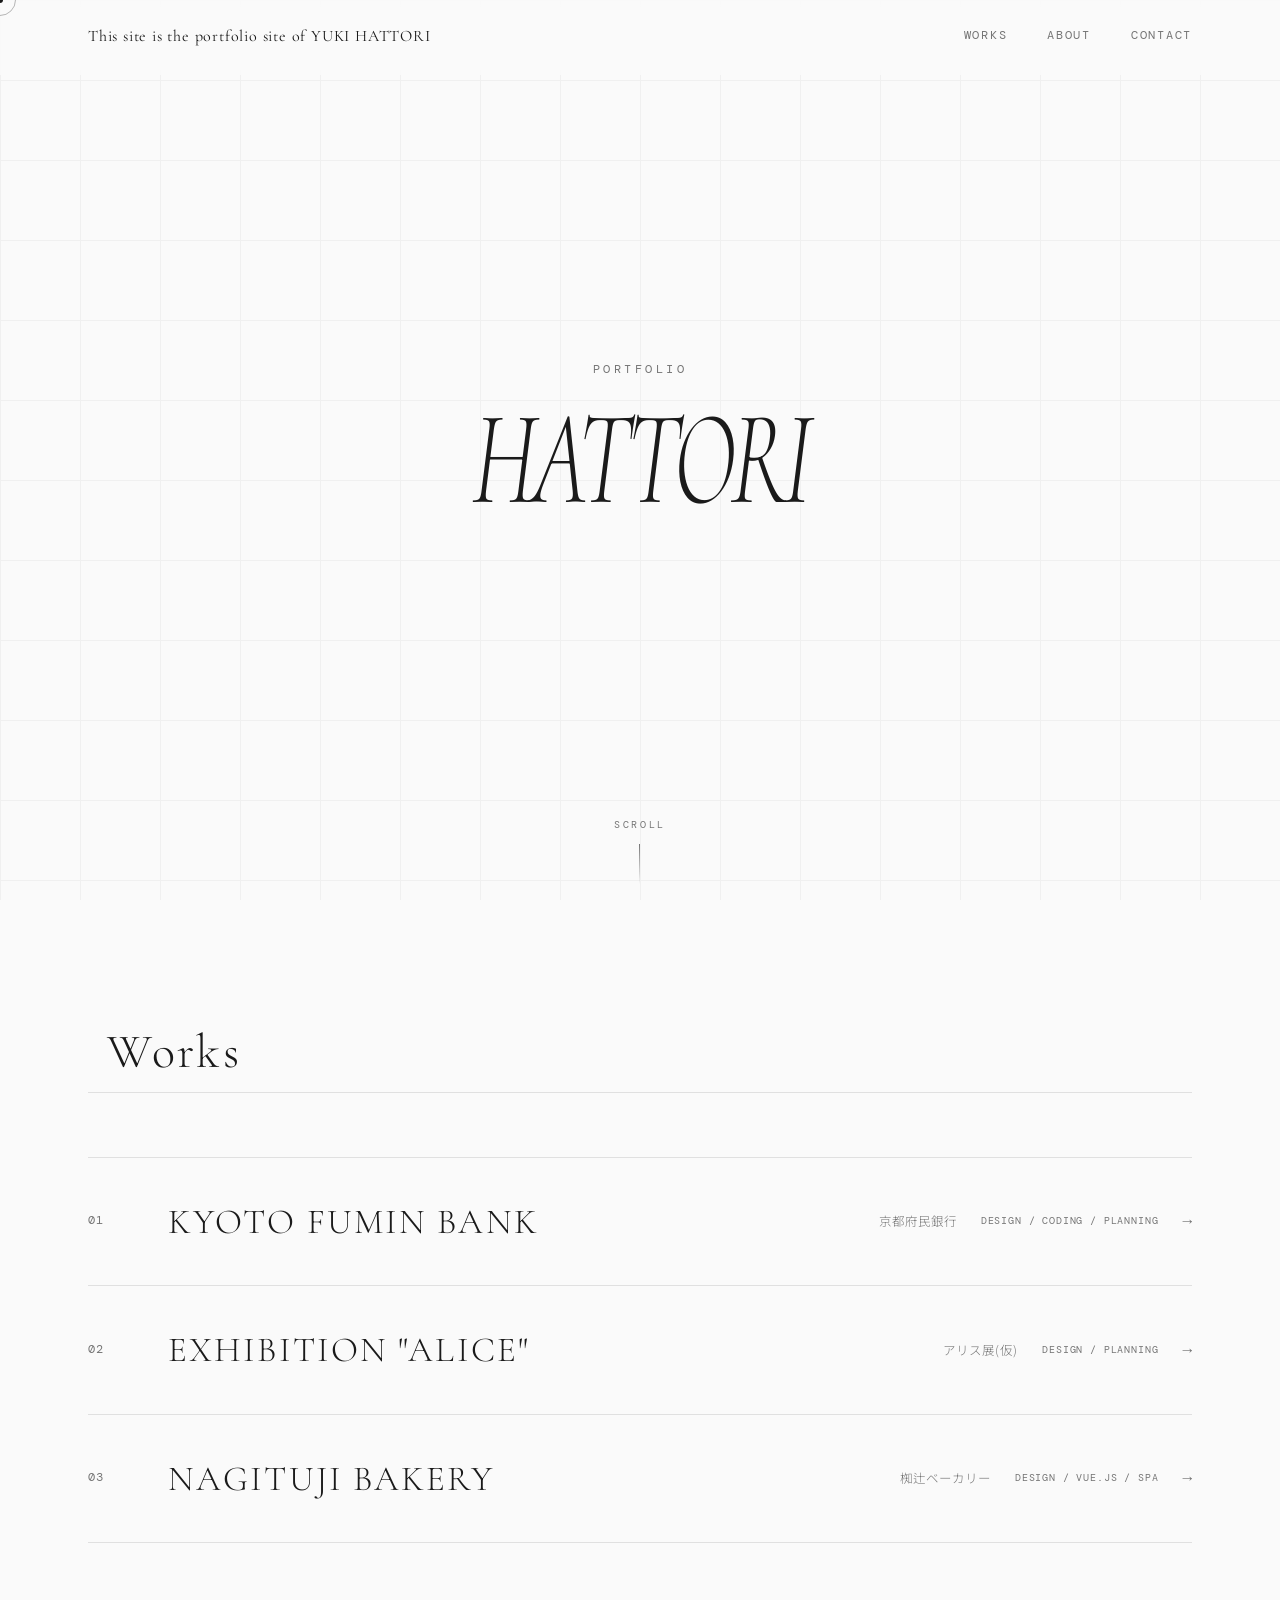
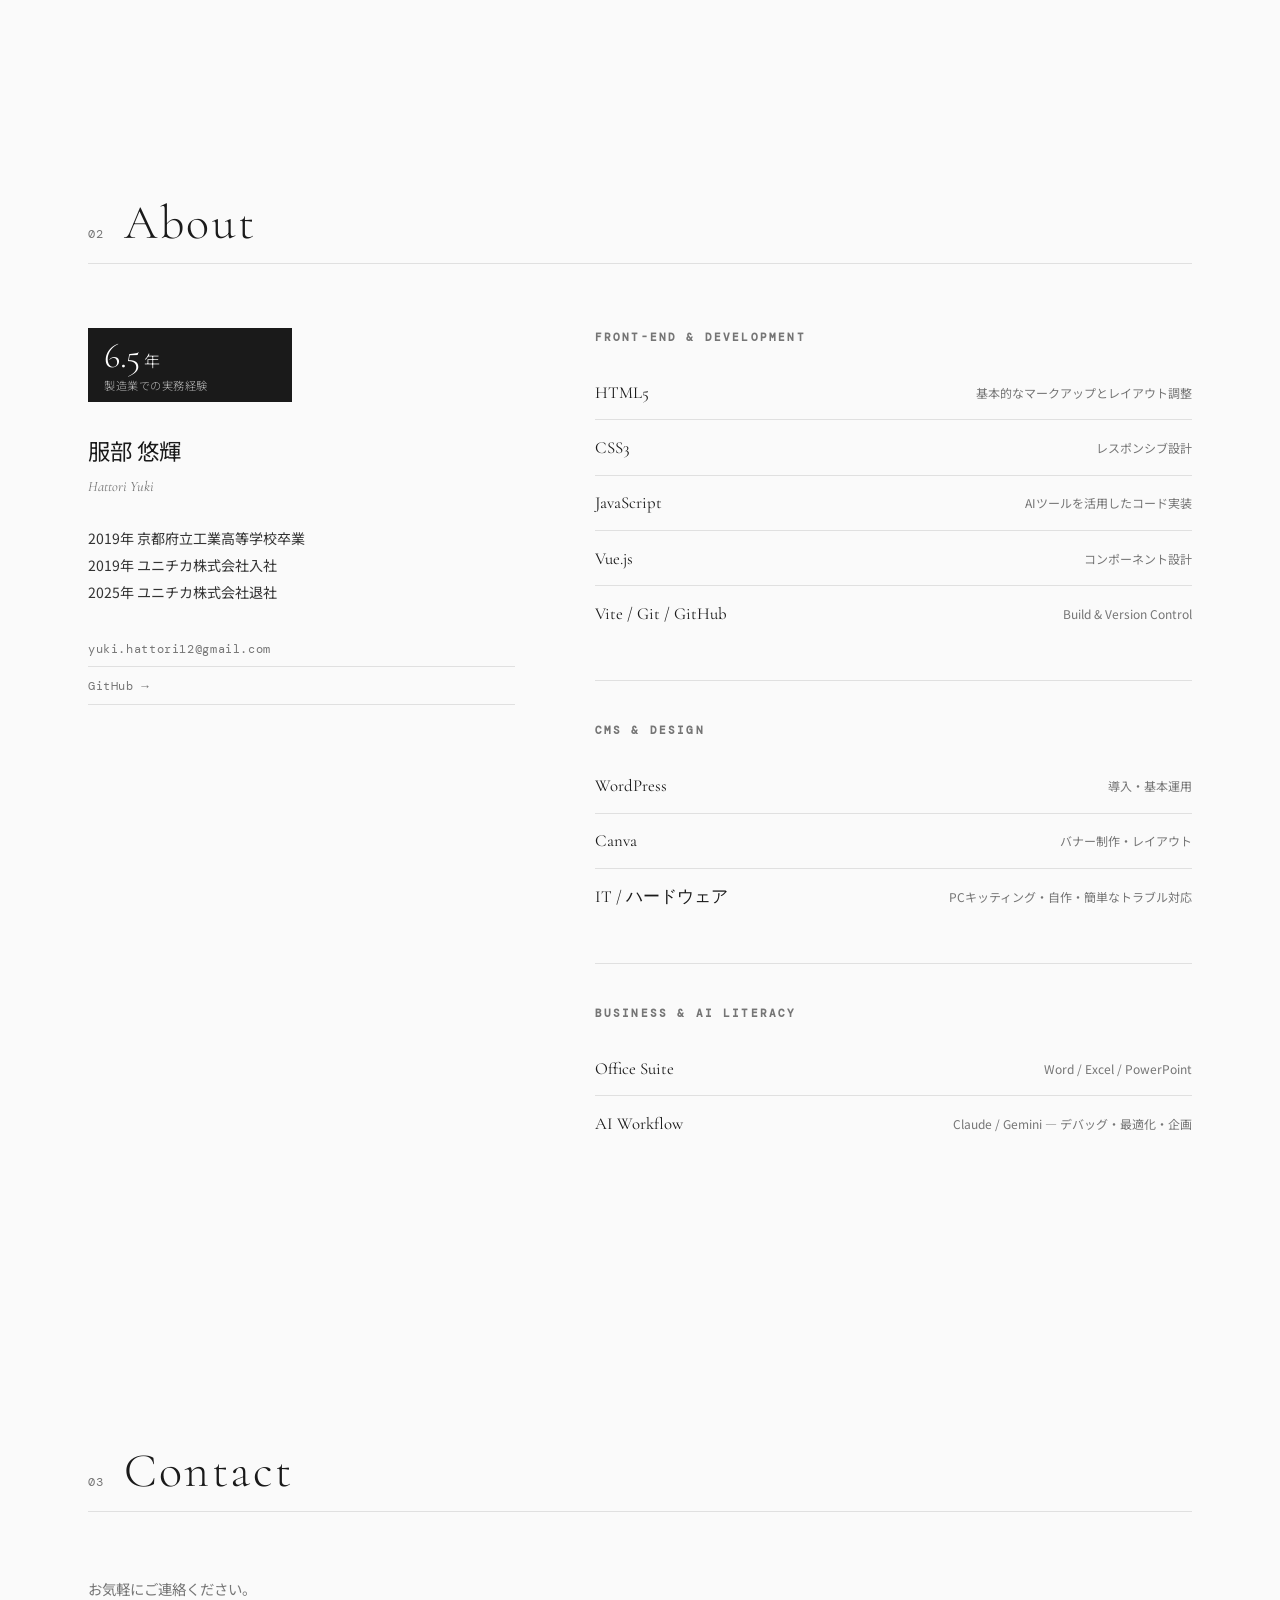
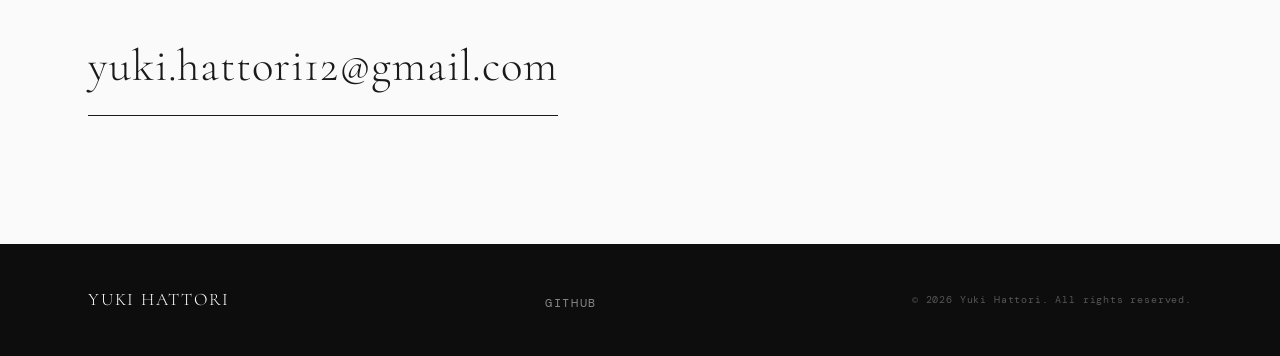
==== index.html @ 36f9013d "Add files via upload" ====
<!DOCTYPE html>
<html lang="ja">
<head>
  <meta charset="UTF-8" />
  <meta name="viewport" content="width=device-width, initial-scale=1.0" />
  <title>YUKI HATTORI — Web Creator</title>
  <link rel="preconnect" href="https://fonts.googleapis.com" />
  <link rel="preconnect" href="https://fonts.gstatic.com" crossorigin />
  <link href="https://fonts.googleapis.com/css2?family=Cormorant+Garamond:ital,wght@0,300;0,400;0,600;1,300&family=Noto+Sans+JP:wght@300;400;500&family=DM+Mono:wght@300;400&display=swap" rel="stylesheet" />
  <link rel="stylesheet" href="style.css" />
</head>
<body>

  <!-- ========== HEADER ========== -->
  <header class="site-header">
    <div class="header-inner">
      <div class="header-logo">This site is the portfolio site of YUKI HATTORI</div>
      <nav class="header-nav">
        <a href="#works">Works</a>
        <a href="#about">About</a>
        <a href="#contact">Contact</a>
      </nav>
    </div>
  </header>

  <!-- ========== HERO ========== -->
  <section class="hero" id="hero">
    <div class="hero-inner">
      <p class="hero-label">Portfolio</p>
      <h1 class="hero-name">
        <span class="hero-name__last">HATTORI</span>
      </h1>
    </div>
    <div class="hero-scroll">
      <span class="scroll-label">Scroll</span>
      <div class="scroll-line"></div>
    </div>
  </section>

  <!-- ========== WORKS ========== -->
  <section class="works" id="works">

    <!-- フルスクリーン背景レイヤー（JS制御） -->
    <div class="works-bg" id="worksBg" aria-hidden="true">
      <div class="works-bg__layer" style="background-image:url(images/work01.webp)"></div>
      <div class="works-bg__layer" style="background-image:url(images/work02.webp)"></div>
      <div class="works-bg__layer" style="background-image:url(images/work03.webp)"></div>
      <div class="works-bg__overlay"></div>
    </div>

    <div class="works-inner">
      <div class="section-header">
        <span class="section-number"></span>
        <h2 class="section-title">Works</h2>
      </div>

      <ul class="works-list">
        <li class="works-item" data-index="0">
          <a href="data/work01.html" class="works-link">
            <span class="works-num">01</span>
            <span class="works-title-en">KYOTO FUMIN BANK</span>
            <span class="works-title-ja">京都府民銀行</span>
            <span class="works-tags">Design / Coding / Planning</span>
            <span class="works-arrow">→</span>
          </a>
        </li>
        <li class="works-item" data-index="1">
          <a href="data/work02.html" class="works-link">
            <span class="works-num">02</span>
            <span class="works-title-en">EXHIBITION "ALICE"</span>
            <span class="works-title-ja">アリス展(仮)</span>
            <span class="works-tags">Design / Planning</span>
            <span class="works-arrow">→</span>
          </a>
        </li>
        <li class="works-item" data-index="2">
          <a href="data/work03.html" class="works-link">
            <span class="works-num">03</span>
            <span class="works-title-en">NAGITUJI BAKERY</span>
            <span class="works-title-ja">椥辻ベーカリー</span>
            <span class="works-tags">Design / Vue.js / SPA</span>
            <span class="works-arrow">→</span>
          </a>
        </li>
      </ul>
    </div>
  </section>

  <!-- ========== ABOUT & SKILLS ========== -->
  <section class="about" id="about">
    <div class="section-header">
      <span class="section-number">02</span>
      <h2 class="section-title">About</h2>
    </div>

    <div class="about-grid">
      <!-- LEFT: Profile -->
      <div class="about-profile">
        <div class="profile-badge">
          <span class="badge-number">6.5</span>
          <span class="badge-unit">年</span>
          <span class="badge-label">製造業での実務経験</span>
        </div>
        <h3 class="profile-name">服部 悠輝</h3>
        <p class="profile-subtitle">Hattori Yuki</p>
        <p class="profile-bio">
          2019年 京都府立工業高等学校卒業<br>
          2019年 ユニチカ株式会社入社<br>
          2025年 ユニチカ株式会社退社<br>
        </p>
        <div class="profile-links">
          <a href="mailto:yuki.hattori12@gmail.com" class="link-item">yuki.hattori12@gmail.com</a>
          <a href="https://github.com/" target="_blank" class="link-item">GitHub →</a>
        </div>
      </div>

      <!-- RIGHT: Skills -->
      <div class="about-skills">
        <div class="skill-group">
          <h4 class="skill-group-title">Front-end &amp; Development</h4>
          <ul class="skill-list">
            <li class="skill-item">
              <span class="skill-name">HTML5</span>
              <span class="skill-desc">基本的なマークアップとレイアウト調整</span>
            </li>
            <li class="skill-item">
              <span class="skill-name">CSS3</span>
              <span class="skill-desc">レスポンシブ設計</span>
            </li>
            <li class="skill-item">
              <span class="skill-name">JavaScript</span>
              <span class="skill-desc">AIツールを活用したコード実装</span>
            </li>
            <li class="skill-item">
              <span class="skill-name">Vue.js</span>
              <span class="skill-desc">コンポーネント設計 </span>
            </li>
            <li class="skill-item">
              <span class="skill-name">Vite / Git / GitHub</span>
              <span class="skill-desc">Build &amp; Version Control</span>
            </li>
          </ul>
        </div>

        <div class="skill-group">
          <h4 class="skill-group-title">CMS &amp; Design</h4>
          <ul class="skill-list">
            <li class="skill-item">
              <span class="skill-name">WordPress</span>
              <span class="skill-desc">導入・基本運用</span>
            </li>
            <li class="skill-item">
              <span class="skill-name">Canva</span>
              <span class="skill-desc">バナー制作・レイアウト</span>
            </li>
            <li class="skill-item">
              <span class="skill-name">IT / ハードウェア</span>
              <span class="skill-desc">PCキッティング・自作・簡単なトラブル対応</span>
            </li>
          </ul>
        </div>

        <div class="skill-group">
          <h4 class="skill-group-title">Business &amp; AI Literacy</h4>
          <ul class="skill-list">
            <li class="skill-item">
              <span class="skill-name">Office Suite</span>
              <span class="skill-desc">Word / Excel / PowerPoint</span>
            </li>
            <li class="skill-item">
              <span class="skill-name">AI Workflow</span>
              <span class="skill-desc">Claude / Gemini — デバッグ・最適化・企画</span>
            </li>
          </ul>
        </div>
      </div>
    </div>
  </section>

  <!-- ========== CONTACT ========== -->
  <section class="contact" id="contact">
    <div class="section-header">
      <span class="section-number">03</span>
      <h2 class="section-title">Contact</h2>
    </div>
    <div class="contact-inner">
      <p class="contact-lead">お気軽にご連絡ください。</p>
      <a href="mailto:yuki.hattori12@gmail.com" class="contact-mail">yuki.hattori12@gmail.com</a>
    </div>
  </section>

  <!-- ========== FOOTER ========== -->
  <footer class="site-footer">
    <div class="footer-inner">
      <span class="footer-name">YUKI HATTORI</span>
      <div class="footer-links">
        <a href="https://github.com/" target="_blank">GitHub</a>
      </div>
      <span class="footer-copy">© 2026 Yuki Hattori. All rights reserved.</span>
    </div>
  </footer>

  <script src="main.js"></script>
</body>
</html>
---- style.css ----
/* ===========================================
   YUKI HATTORI PORTFOLIO — style.css
   コンセプト: USER-SIDE
   Design: Monochrome / Editorial Minimalism
   =========================================== */

/* ---- CSS Variables ---- */
:root {
  --color-ink:       #1A1A1A;  /* 名前・主見出し */
  --color-body:      #333333;  /* 本文 */
  --color-sub:       #757575;  /* 補助テキスト */
  --color-border:    #E0E0E0;  /* 罫線 */
  --color-bg:        #FAFAFA;  /* 背景 */
  --color-white:     #FFFFFF;
  --color-black:     #0D0D0D;  /* フッター */

  --font-display: 'Cormorant Garamond', serif;
  --font-mono:    'DM Mono', monospace;
  --font-ja:      'Noto Sans JP', sans-serif;

  --space-xs:  0.5rem;
  --space-sm:  1rem;
  --space-md:  2rem;
  --space-lg:  4rem;
  --space-xl:  8rem;

  --transition: 0.35s cubic-bezier(0.25, 0.46, 0.45, 0.94);
}

/* ---- Reset ---- */
*, *::before, *::after {
  box-sizing: border-box;
  margin: 0;
  padding: 0;
}

html {
  font-size: 16px;
  scroll-behavior: smooth;
  -webkit-font-smoothing: antialiased;
}

body {
  font-family: var(--font-ja);
  background-color: var(--color-bg);
  color: var(--color-body);
  line-height: 1.8;
  overflow-x: hidden;
}

a {
  color: inherit;
  text-decoration: none;
}

ul {
  list-style: none;
}

img {
  display: block;
  width: 100%;
  height: 100%;
  object-fit: cover;
}

/* ---- Utility ---- */
.section-header {
  display: flex;
  align-items: baseline;
  gap: 1.2rem;
  margin-bottom: var(--space-lg);
  padding-bottom: var(--space-sm);
  border-bottom: 1px solid var(--color-border);
}

.section-number {
  font-family: var(--font-mono);
  font-size: 0.75rem;
  color: var(--color-sub);
  letter-spacing: 0.1em;
}

.section-title {
  font-family: var(--font-display);
  font-size: clamp(2rem, 4vw, 3rem);
  font-weight: 300;
  color: var(--color-ink);
  letter-spacing: 0.05em;
  line-height: 1;
}

/* ===========================================
   HEADER
   =========================================== */
.site-header {
  position: fixed;
  top: 0;
  left: 0;
  width: 100%;
  z-index: 100;
  background: rgba(250, 250, 250, 0.9);
  backdrop-filter: blur(8px);
  -webkit-backdrop-filter: blur(8px);
  border-bottom: 1px solid transparent;
  transition: border-color var(--transition);
}

.header-inner {
  max-width: 1200px;
  margin: 0 auto;
  padding: 1.4rem 3rem;
  display: flex;
  justify-content: space-between;
  align-items: center;
}

.site-header.scrolled {
  border-bottom-color: var(--color-border);
}

.header-logo {
  font-family: var(--font-display);
  font-size: 1.0rem;
  font-weight: 400;
  color: var(--color-ink);
  letter-spacing: 0.05em;
}

.header-nav {
  display: flex;
  gap: 2.5rem;
}

.header-nav a {
  font-family: var(--font-mono);
  font-size: 0.72rem;
  letter-spacing: 0.15em;
  color: var(--color-sub);
  text-transform: uppercase;
  transition: color var(--transition);
  position: relative;
}

.header-nav a::after {
  content: '';
  position: absolute;
  bottom: -2px;
  left: 0;
  width: 0;
  height: 1px;
  background: var(--color-ink);
  transition: width var(--transition);
}

.header-nav a:hover {
  color: var(--color-ink);
}

.header-nav a:hover::after {
  width: 100%;
}

/* ===========================================
   HERO
   =========================================== */
.hero {
  min-height: 100vh;
  display: flex;
  flex-direction: column;
  justify-content: center;
  align-items: center;
  text-align: center;
  padding: 0 2rem;
  position: relative;
  overflow: hidden;
}

/* 背景の装飾グリッド */
.hero::before {
  content: '';
  position: absolute;
  inset: 0;
  background-image:
    linear-gradient(var(--color-border) 1px, transparent 1px),
    linear-gradient(90deg, var(--color-border) 1px, transparent 1px);
  background-size: 80px 80px;
  opacity: 0.35;
  z-index: 0;
}

.hero-inner {
  position: relative;
  z-index: 1;
  width: 100%;
  text-align: center;
}

.hero-label {
  font-family: var(--font-mono);
  font-size: 0.72rem;
  letter-spacing: 0.3em;
  color: var(--color-sub);
  text-transform: uppercase;
  margin-bottom: var(--space-md);
  opacity: 0;
  transform: translateY(8px);
  animation: fadeUp 0.8s cubic-bezier(0.25, 0.46, 0.45, 0.94) 0.2s forwards;
}

.hero-name {
  font-family: var(--font-display);
  font-size: clamp(2.5rem, 8vw, 6rem);
  font-weight: 300;
  color: var(--color-ink);
  line-height: 0.9;
  letter-spacing: -0.02em;
  display: flex;
  flex-direction: column;
  align-items: center;
  gap: 0.05em;
  margin-bottom: var(--space-md);
}

.hero-name__last {
  opacity: 0;
  transform: translateY(16px) scaleY(1.4);
  animation: fadeUpScaled 0.9s cubic-bezier(0.25, 0.46, 0.45, 0.94) 0.55s forwards;
  font-style: italic;
  font-weight: 300;
  display: inline-block;
  letter-spacing: -0.05em;
  line-height: 1;
}

/* Scroll indicator */
.hero-scroll {
  position: absolute;
  bottom: 1.0rem;
  display: flex;
  flex-direction: column;
  align-items: center;
  gap: 0.6rem;
  opacity: 0;
  animation: fadeUp 0.8s cubic-bezier(0.25, 0.46, 0.45, 0.94) 1.2s forwards;
}

.scroll-label {
  font-family: var(--font-mono);
  font-size: 0.65rem;
  letter-spacing: 0.25em;
  color: var(--color-sub);
  text-transform: uppercase;
}

.scroll-line {
  width: 1px;
  height: 40px;
  background: linear-gradient(to bottom, var(--color-sub), transparent);
  animation: scrollPulse 1.8s ease-in-out infinite;
}

/* ===========================================
   WORKS
   =========================================== */
.works {
  position: relative;
}

.works-inner {
  max-width: 1200px;
  margin: 0 auto;
  padding: var(--space-xl) 3rem;
  position: relative;
  z-index: 1;
}

.works-bg {
  position: absolute;
  inset: 0;
  z-index: 0;
  overflow: hidden;
  pointer-events: none;
}

.works-bg__layer {
  position: absolute;
  inset: 0;
  background-size: cover;
  background-position: center;
  background-repeat: no-repeat;

  opacity: 0;
  transform: scale(1.06);
  transition:
    opacity 0.65s cubic-bezier(0.25, 0.46, 0.45, 0.94),
    transform 0.8s cubic-bezier(0.25, 0.46, 0.45, 0.94);
  will-change: opacity, transform;
}

.works-bg__layer.is-active {
  opacity: 1;
  transform: scale(1);
}

/* 暗めのオーバーレイ（文字を読みやすくする） */
.works-bg__overlay {
  position: absolute;
  inset: 0;
  background: rgba(0, 0, 0, 0.55);
  opacity: 0;
  transition: opacity 0.5s ease;
}

.works.is-hovered .works-bg__overlay {
  opacity: 1;
}


/* Works List */
.works-list {
  display: flex;
  flex-direction: column;
}

.works-item {
  border-bottom: 1px solid var(--color-border);
  transition: border-color 0.4s ease;
}

.works-item:first-child {
  border-top: 1px solid var(--color-border);
}

/* ホバー中の非アクティブ項目を薄くする */
.works.is-hovered .works-item {
  opacity: 0.35;
  border-color: rgba(255,255,255,0.15);
}

.works.is-hovered .works-item.is-active {
  opacity: 1;
  border-color: rgba(255,255,255,0.35);
}

.works-link {
  display: grid;
  grid-template-columns: 3.5rem 1fr auto auto auto;
  align-items: center;
  gap: 1.5rem;
  padding: 2rem 0;
  cursor: pointer;
}

/* 通常時テキスト色 */
.works-num {
  font-family: var(--font-mono);
  font-size: 0.72rem;
  color: var(--color-sub);
  letter-spacing: 0.1em;
  transition: color 0.4s ease;
}

.works-title-en {
  font-family: var(--font-display);
  font-size: clamp(1.5rem, 3vw, 2.2rem);
  font-weight: 300;
  color: var(--color-ink);
  letter-spacing: 0.06em;
  transition: color 0.4s ease, letter-spacing 0.4s ease;
}

.works-title-ja {
  font-family: var(--font-ja);
  font-size: 0.78rem;
  font-weight: 300;
  color: var(--color-sub);
  letter-spacing: 0.08em;
  transition: color 0.4s ease;
}

.works-tags {
  font-family: var(--font-mono);
  font-size: 0.65rem;
  color: var(--color-sub);
  letter-spacing: 0.08em;
  text-transform: uppercase;
  transition: color 0.4s ease;
}

.works-arrow {
  font-family: var(--font-mono);
  font-size: 1rem;
  color: var(--color-sub);
  transition: transform 0.35s ease, color 0.4s ease;
}

/* ホバー中: アクティブ項目を白テキストに */
.works.is-hovered .works-item.is-active .works-num { color: rgba(255,255,255,0.5); }
.works.is-hovered .works-item.is-active .works-title-en {
  color: #FFFFFF;
  letter-spacing: 0.1em;
}
.works.is-hovered .works-item.is-active .works-title-ja { color: rgba(255,255,255,0.65); }
.works.is-hovered .works-item.is-active .works-tags    { color: rgba(255,255,255,0.45); }
.works.is-hovered .works-item.is-active .works-arrow  {
  color: #FFFFFF;
  transform: translateX(8px);
}

/* 非ホバー時の通常ホバー */
.works:not(.is-hovered) .works-item:hover .works-title-en {
  letter-spacing: 0.1em;
}
.works:not(.is-hovered) .works-item:hover .works-arrow {
  transform: translateX(6px);
  color: var(--color-ink);
}

/* section-headerも白に */
.works.is-hovered .section-title { color: #FFFFFF; transition: color 0.4s ease; }
.works.is-hovered .section-number { color: rgba(255,255,255,0.4); transition: color 0.4s ease; }
.works.is-hovered .section-header { border-bottom-color: rgba(255,255,255,0.2); transition: border-color 0.4s ease; }

/* transitionを通常時にも適用 */
.section-title { transition: color 0.4s ease; }
.section-number { transition: color 0.4s ease; }
.section-header { transition: border-color 0.4s ease; }
.works-item { transition: opacity 0.4s ease, border-color 0.4s ease; }

/* ===========================================
   ABOUT & SKILLS
   =========================================== */
.about {
  padding: var(--space-xl) 3rem;
  max-width: 1200px;
  margin: 0 auto;
}

.about-grid {
  display: grid;
  grid-template-columns: 1fr 1.4fr;
  gap: 5rem;
  align-items: start;
}

/* Profile */
.about-profile {
  position: sticky;
  top: 8rem;
}

.profile-badge {
  display: inline-flex;
  align-items: baseline;
  gap: 0.25em;
  background: var(--color-ink);
  color: var(--color-white);
  padding: 0.6rem 1rem 0.6rem 1rem;
  margin-bottom: 1.8rem;
  flex-wrap: wrap;
  line-height: 1.2;
}

.badge-number {
  font-family: var(--font-display);
  font-size: 2.2rem;
  font-weight: 300;
  line-height: 1;
}

.badge-unit {
  font-family: var(--font-ja);
  font-size: 1rem;
  font-weight: 300;
  margin-right: 0.5em;
}

.badge-label {
  font-family: var(--font-ja);
  font-size: 0.7rem;
  font-weight: 300;
  letter-spacing: 0.05em;
  color: rgba(255,255,255,0.7);
  display: block;
  width: 100%;
  margin-top: 0.15em;
}

.profile-name {
  font-family: var(--font-ja);
  font-size: 1.4rem;
  font-weight: 400;
  color: var(--color-ink);
  margin-bottom: 0.2rem;
}

.profile-subtitle {
  font-family: var(--font-display);
  font-size: 0.9rem;
  font-style: italic;
  color: var(--color-sub);
  margin-bottom: 1.6rem;
}

.profile-bio {
  font-size: 0.88rem;
  line-height: 1.9;
  color: var(--color-body);
  margin-bottom: 2rem;
}

.profile-links {
  display: flex;
  flex-direction: column;
  gap: 0.5rem;
}

.link-item {
  font-family: var(--font-mono);
  font-size: 0.78rem;
  color: var(--color-sub);
  letter-spacing: 0.05em;
  transition: color var(--transition);
  display: inline-block;
  border-bottom: 1px solid var(--color-border);
  padding-bottom: 0.4rem;
}

.link-item:hover {
  color: var(--color-ink);
  border-bottom-color: var(--color-ink);
}

/* Skills */
.about-skills {
  display: flex;
  flex-direction: column;
  gap: 2.5rem;
}

.skill-group {
  padding-bottom: 2.5rem;
  border-bottom: 1px solid var(--color-border);
}

.skill-group:last-child {
  border-bottom: none;
}

.skill-group-title {
  font-family: var(--font-mono);
  font-size: 0.68rem;
  letter-spacing: 0.2em;
  color: var(--color-sub);
  text-transform: uppercase;
  margin-bottom: 1.2rem;
}

.skill-list {
  display: flex;
  flex-direction: column;
  gap: 0.1rem;
}

.skill-item {
  display: flex;
  justify-content: space-between;
  align-items: baseline;
  padding: 0.7rem 0;
  border-bottom: 1px solid var(--color-border);
  gap: 1rem;
}

.skill-item:last-child {
  border-bottom: none;
}

.skill-name {
  font-family: var(--font-display);
  font-size: 1.05rem;
  font-weight: 400;
  color: var(--color-ink);
  white-space: nowrap;
}

.skill-desc {
  font-family: var(--font-ja);
  font-size: 0.75rem;
  color: var(--color-sub);
  text-align: right;
}

/* ===========================================
   CONTACT
   =========================================== */
.contact {
  padding: var(--space-xl) 3rem var(--space-lg);
  max-width: 1200px;
  margin: 0 auto;
}

.contact-inner {
  display: flex;
  flex-direction: column;
  align-items: flex-start;
  gap: 1.5rem;
}

.contact-lead {
  font-family: var(--font-ja);
  font-size: 0.9rem;
  color: var(--color-sub);
}

.contact-mail {
  font-family: var(--font-display);
  font-size: clamp(1.6rem, 3.5vw, 2.8rem);
  font-weight: 300;
  color: var(--color-ink);
  letter-spacing: 0.02em;
  border-bottom: 1px solid var(--color-ink);
  padding-bottom: 0.2em;
  transition: opacity var(--transition);
}

.contact-mail:hover {
  opacity: 0.5;
}

/* ===========================================
   FOOTER
   =========================================== */
.site-footer {
  background: var(--color-black);
  margin-top: var(--space-lg);
}

.footer-inner {
  max-width: 1200px;
  margin: 0 auto;
  padding: 2.5rem 3rem;
  display: flex;
  justify-content: space-between;
  align-items: center;
  flex-wrap: wrap;
  gap: 1rem;
}

.footer-name {
  font-family: var(--font-display);
  font-size: 1.1rem;
  font-weight: 300;
  color: var(--color-white);
  letter-spacing: 0.1em;
}

.footer-links a {
  font-family: var(--font-mono);
  font-size: 0.72rem;
  color: rgba(255,255,255,0.5);
  letter-spacing: 0.15em;
  text-transform: uppercase;
  transition: color var(--transition);
}

.footer-links a:hover {
  color: var(--color-white);
}

.footer-copy {
  font-family: var(--font-mono);
  font-size: 0.65rem;
  color: rgba(255,255,255,0.3);
  letter-spacing: 0.08em;
}

/* ===========================================
   ANIMATIONS
   =========================================== */
@keyframes fadeUp {
  to {
    opacity: 1;
    transform: translateY(0);
  }
}

@keyframes fadeUpScaled {
  to {
    opacity: 1;
    transform: translateY(0) scaleY(1.4);
  }
}

@keyframes scrollPulse {
  0%, 100% { opacity: 0.4; transform: scaleY(1); }
  50%       { opacity: 1;   transform: scaleY(1.2); }
}

/* Scroll reveal */
.reveal {
  opacity: 0;
  transform: translateY(24px);
  transition: opacity 0.7s ease, transform 0.7s ease;
}

.reveal.is-visible {
  opacity: 1;
  transform: translateY(0);
}

/* ===========================================
   RESPONSIVE
   =========================================== */
@media (max-width: 900px) {
  .header-inner {
    padding: 1.2rem 1.5rem;
  }

  .works-inner,
  .about,
  .contact {
    padding-left: 1.5rem;
    padding-right: 1.5rem;
  }

  .works-link {
    grid-template-columns: 2.5rem 1fr;
    grid-template-rows: auto auto auto;
    gap: 0.4rem 1rem;
    padding: 1.5rem 0;
  }

  .works-num {
    grid-row: 1;
    grid-column: 1;
  }

  .works-title-en {
    grid-row: 1;
    grid-column: 2;
    font-size: 1.4rem;
  }

  .works-title-ja {
    grid-row: 2;
    grid-column: 2;
  }

  .works-tags {
    grid-row: 3;
    grid-column: 2;
  }

  .works-arrow {
    display: none;
  }

  .about-grid {
    grid-template-columns: 1fr;
    gap: 3rem;
  }

  .about-profile {
    position: static;
  }

  .footer-inner {
    flex-direction: column;
    align-items: flex-start;
  }
}

@media (max-width: 480px) {
  :root {
    --space-xl: 5rem;
    --space-lg: 3rem;
  }

  .hero-name {
    font-size: clamp(3rem, 16vw, 6rem);
  }

  .header-nav {
    gap: 1.5rem;
  }
}
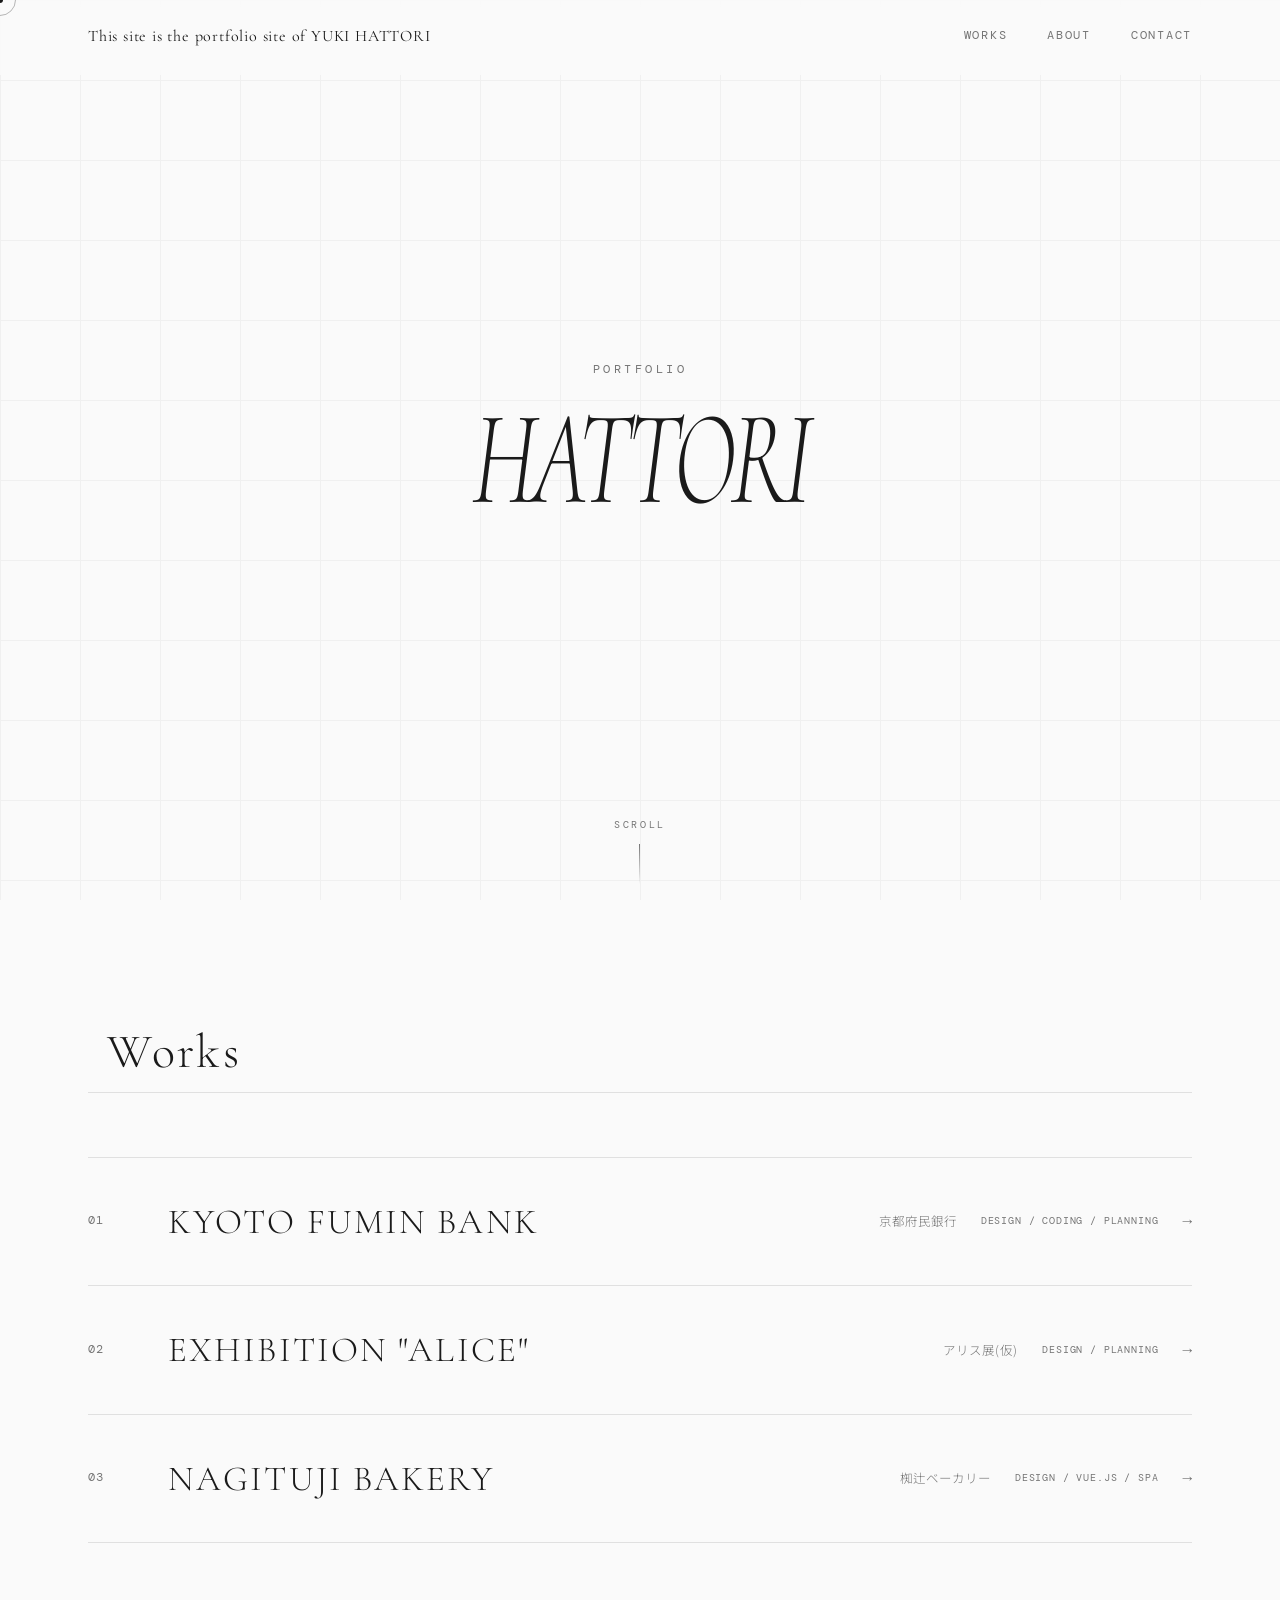
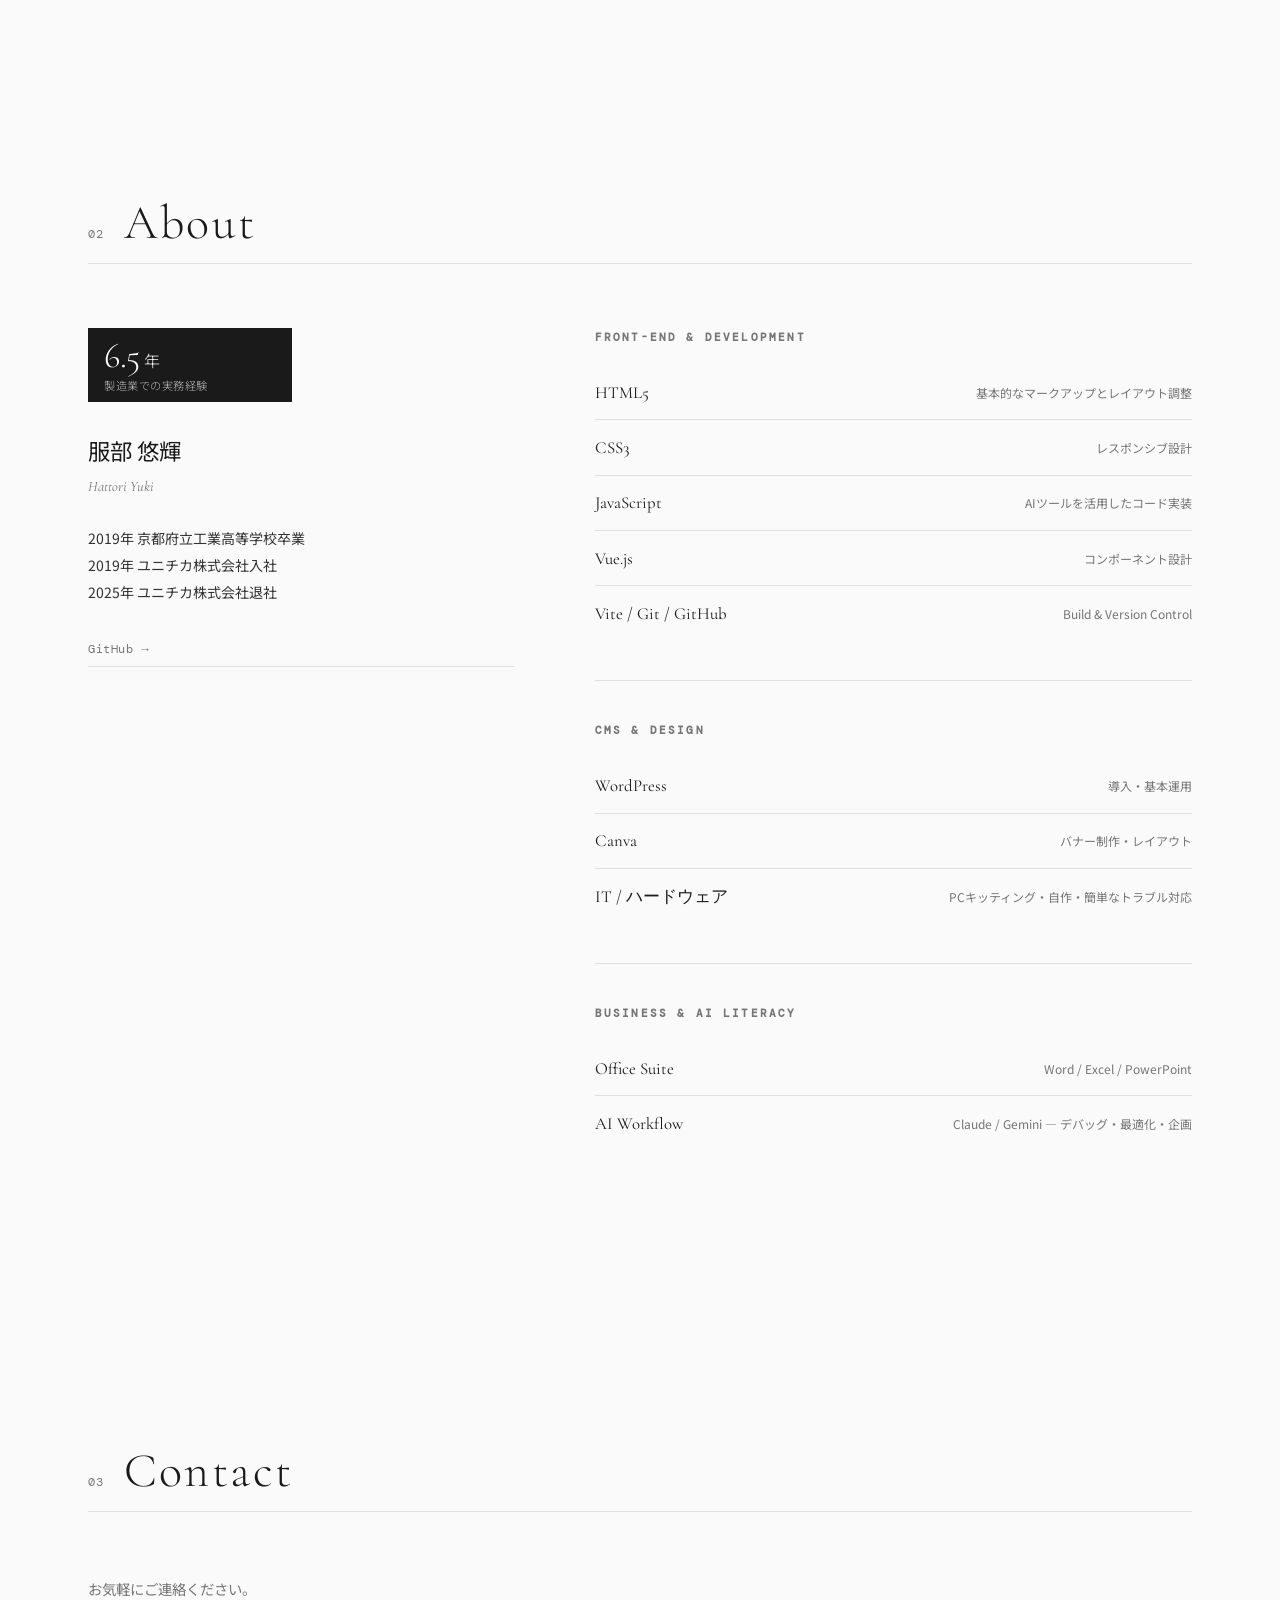
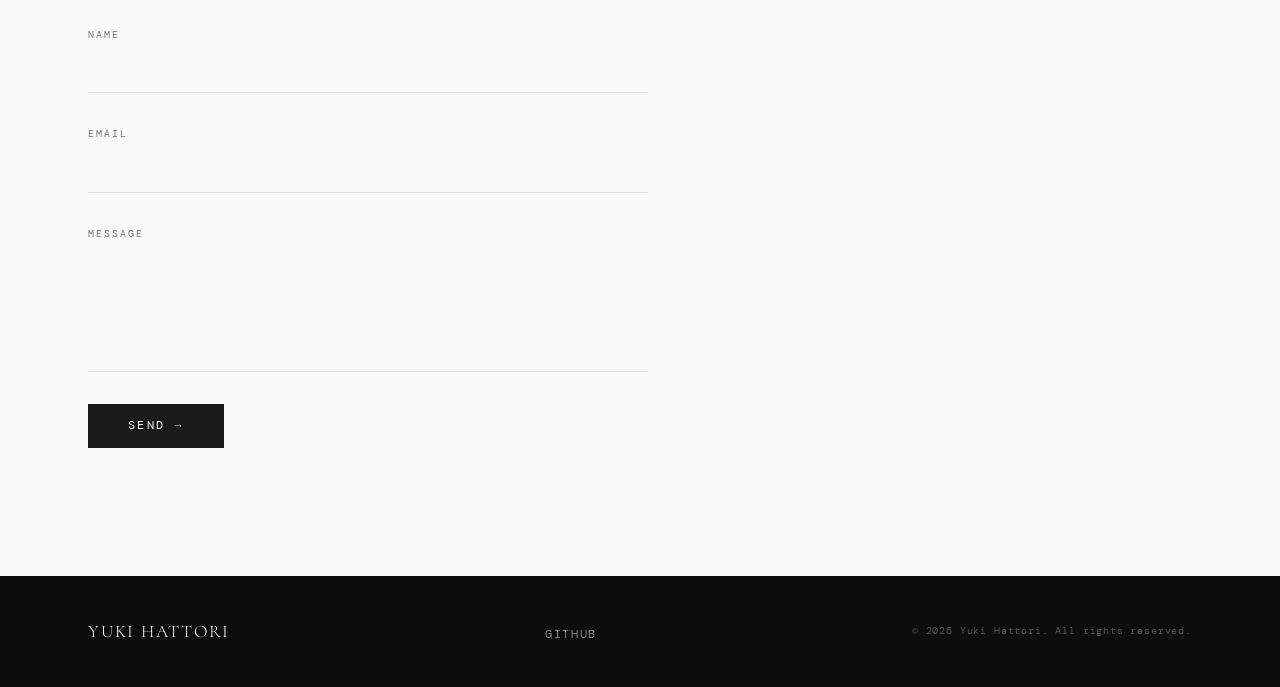
==== commit ac100578: "Add files via upload" ====
--- a/index.html
+++ b/index.html
@@ -109,7 +109,6 @@
           2025年 ユニチカ株式会社退社<br>
         </p>
         <div class="profile-links">
-          <a href="mailto:yuki.hattori12@gmail.com" class="link-item">yuki.hattori12@gmail.com</a>
           <a href="https://github.com/" target="_blank" class="link-item">GitHub →</a>
         </div>
       </div>
@@ -185,7 +184,21 @@
     </div>
     <div class="contact-inner">
       <p class="contact-lead">お気軽にご連絡ください。</p>
-      <a href="mailto:yuki.hattori12@gmail.com" class="contact-mail">yuki.hattori12@gmail.com</a>
+      <form class="contact-form" action="https://formspree.io/f/mvzyajwz" method="POST">
+        <div class="form-field">
+          <label class="form-label" for="name">Name</label>
+          <input class="form-input" type="text" id="name" name="name" required />
+        </div>
+        <div class="form-field">
+          <label class="form-label" for="email">Email</label>
+          <input class="form-input" type="email" id="email" name="email" required />
+        </div>
+        <div class="form-field">
+          <label class="form-label" for="message">Message</label>
+          <textarea class="form-textarea" id="message" name="message" required></textarea>
+        </div>
+        <button class="form-submit" type="submit">Send →</button>
+      </form>
     </div>
   </section>
 
--- a/style.css
+++ b/style.css
@@ -332,14 +332,11 @@
   border-top: 1px solid var(--color-border);
 }
 
-/* ホバー中の非アクティブ項目を薄くする */
 .works.is-hovered .works-item {
-  opacity: 0.35;
   border-color: rgba(255,255,255,0.15);
 }
 
 .works.is-hovered .works-item.is-active {
-  opacity: 1;
   border-color: rgba(255,255,255,0.35);
 }
 
@@ -395,7 +392,14 @@
   transition: transform 0.35s ease, color 0.4s ease;
 }
 
-/* ホバー中: アクティブ項目を白テキストに */
+/* ホバー中: 全項目をホワイト系に（非アクティブはくすんだ白） */
+.works.is-hovered .works-item .works-num      { color: rgba(255,255,255,0.3); }
+.works.is-hovered .works-item .works-title-en  { color: rgba(255,255,255,0.35); }
+.works.is-hovered .works-item .works-title-ja  { color: rgba(255,255,255,0.25); }
+.works.is-hovered .works-item .works-tags      { color: rgba(255,255,255,0.25); }
+.works.is-hovered .works-item .works-arrow     { color: rgba(255,255,255,0.2); }
+
+/* アクティブ項目を白テキストに（上記より高い詳細度で上書き） */
 .works.is-hovered .works-item.is-active .works-num { color: rgba(255,255,255,0.5); }
 .works.is-hovered .works-item.is-active .works-title-en {
   color: #FFFFFF;
@@ -426,7 +430,7 @@
 .section-title { transition: color 0.4s ease; }
 .section-number { transition: color 0.4s ease; }
 .section-header { transition: border-color 0.4s ease; }
-.works-item { transition: opacity 0.4s ease, border-color 0.4s ease; }
+.works-item { transition: border-color 0.4s ease; }
 
 /* ===========================================
    ABOUT & SKILLS
@@ -613,6 +617,70 @@
   color: var(--color-sub);
 }
 
+.contact-form {
+  width: 100%;
+  max-width: 560px;
+  display: flex;
+  flex-direction: column;
+  gap: 2rem;
+}
+
+.form-field {
+  display: flex;
+  flex-direction: column;
+  gap: 0.5rem;
+}
+
+.form-label {
+  font-family: var(--font-mono);
+  font-size: 0.65rem;
+  letter-spacing: 0.2em;
+  text-transform: uppercase;
+  color: var(--color-sub);
+}
+
+.form-input,
+.form-textarea {
+  background: transparent;
+  border: none;
+  border-bottom: 1px solid var(--color-border);
+  padding: 0.6rem 0;
+  font-family: var(--font-ja);
+  font-size: 0.9rem;
+  color: var(--color-ink);
+  outline: none;
+  width: 100%;
+  transition: border-color var(--transition);
+}
+
+.form-input:focus,
+.form-textarea:focus {
+  border-bottom-color: var(--color-ink);
+}
+
+.form-textarea {
+  resize: none;
+  height: 120px;
+}
+
+.form-submit {
+  align-self: flex-start;
+  background: var(--color-ink);
+  color: var(--color-white);
+  border: none;
+  padding: 0.9rem 2.5rem;
+  font-family: var(--font-mono);
+  font-size: 0.72rem;
+  letter-spacing: 0.2em;
+  text-transform: uppercase;
+  cursor: pointer;
+  transition: opacity var(--transition);
+}
+
+.form-submit:hover {
+  opacity: 0.6;
+}
+
 .contact-mail {
   font-family: var(--font-display);
   font-size: clamp(1.6rem, 3.5vw, 2.8rem);
